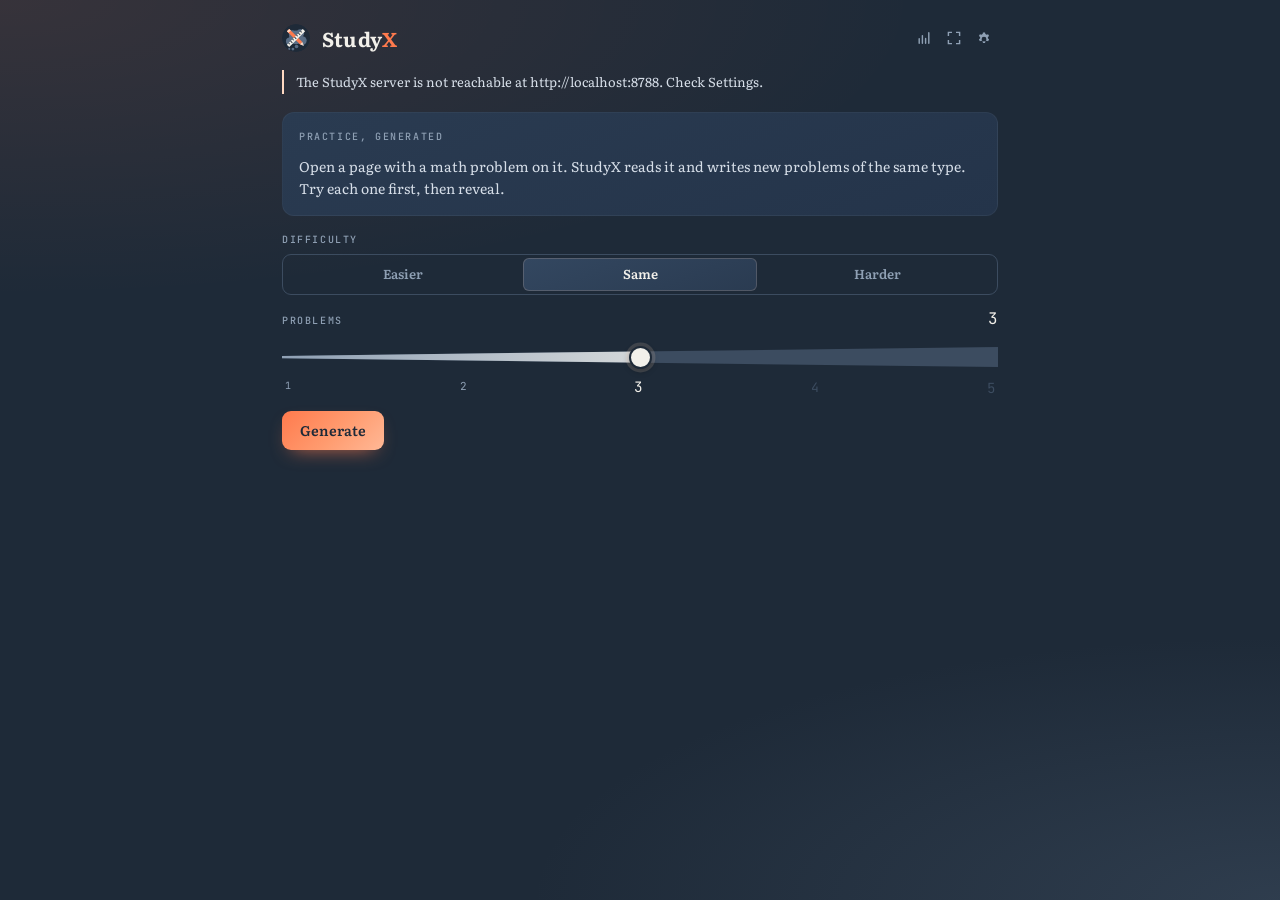
==== dev/preview.html @ 5f06cde6 "StudyX Chrome extension and server Side-panel extension that turns a screenshot of a math problem in" ====
<!doctype html>
<html>
<head>
<meta charset="utf-8">
<meta name="viewport" content="width=device-width, initial-scale=1">
<!-- Same script rules as a Manifest V3 extension page: no inline scripts, no eval. -->
<meta http-equiv="Content-Security-Policy" content="script-src 'self'">
<title>StudyX panel preview</title>
<base href="/extension/">
<script src="/dev/mock-chrome.js"></script>
<script src="/dev/boot.js" type="module"></script>
</head>
<body></body>
</html>
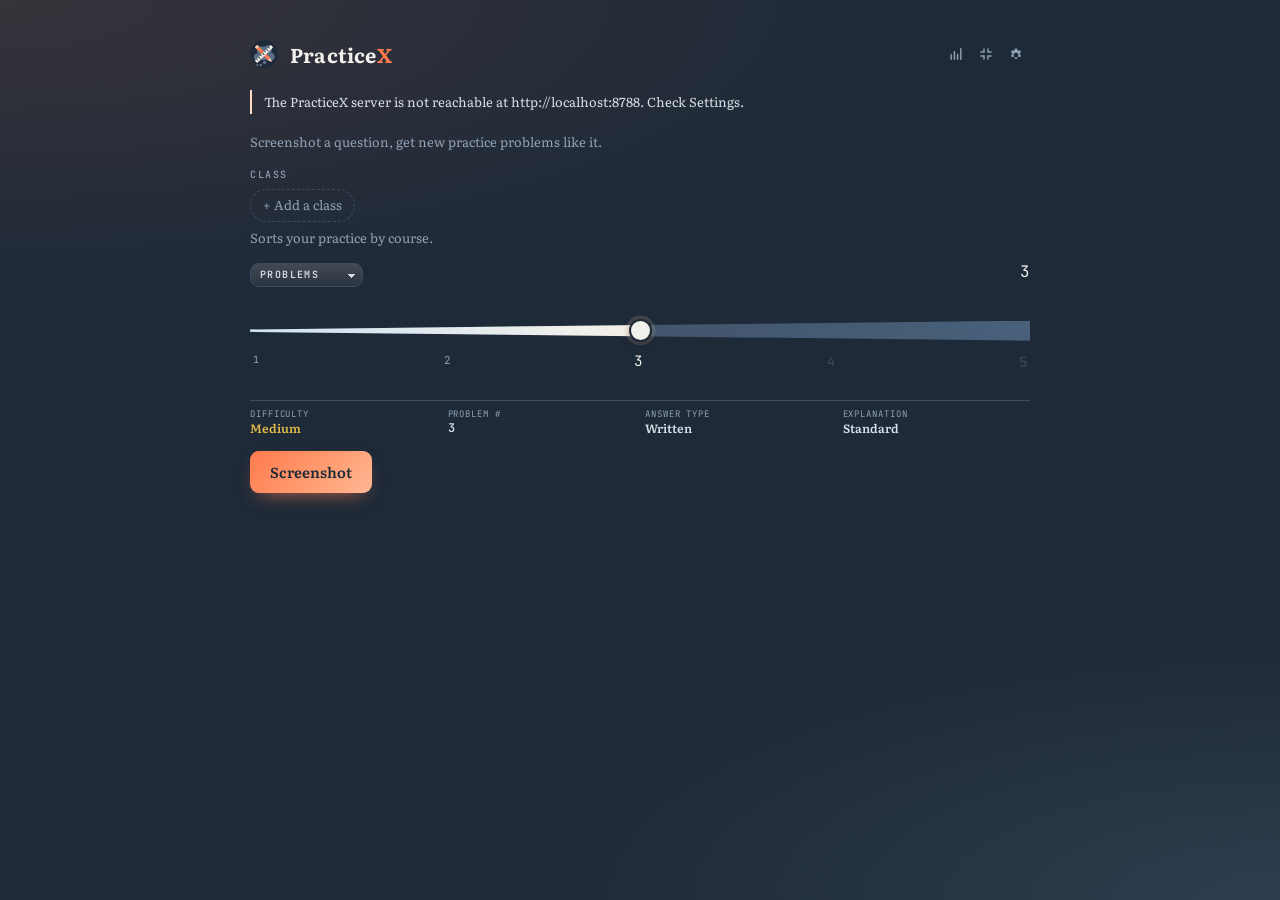
==== commit 734abefb: "Rename to PracticeX and rebuild the start screen controls Rename StudyX to PracticeX everywhere: the" ====
--- a/dev/preview.html
+++ b/dev/preview.html
@@ -5,10 +5,10 @@
 <meta name="viewport" content="width=device-width, initial-scale=1">
 <!-- Same script rules as a Manifest V3 extension page: no inline scripts, no eval. -->
 <meta http-equiv="Content-Security-Policy" content="script-src 'self'">
-<title>StudyX panel preview</title>
+<title>PracticeX panel preview</title>
 <base href="/extension/">
 <script src="/dev/mock-chrome.js"></script>
-<script src="/dev/boot.js" type="module"></script>
+<script src="/dev/boot.js?v=2" type="module"></script>
 </head>
 <body></body>
 </html>
